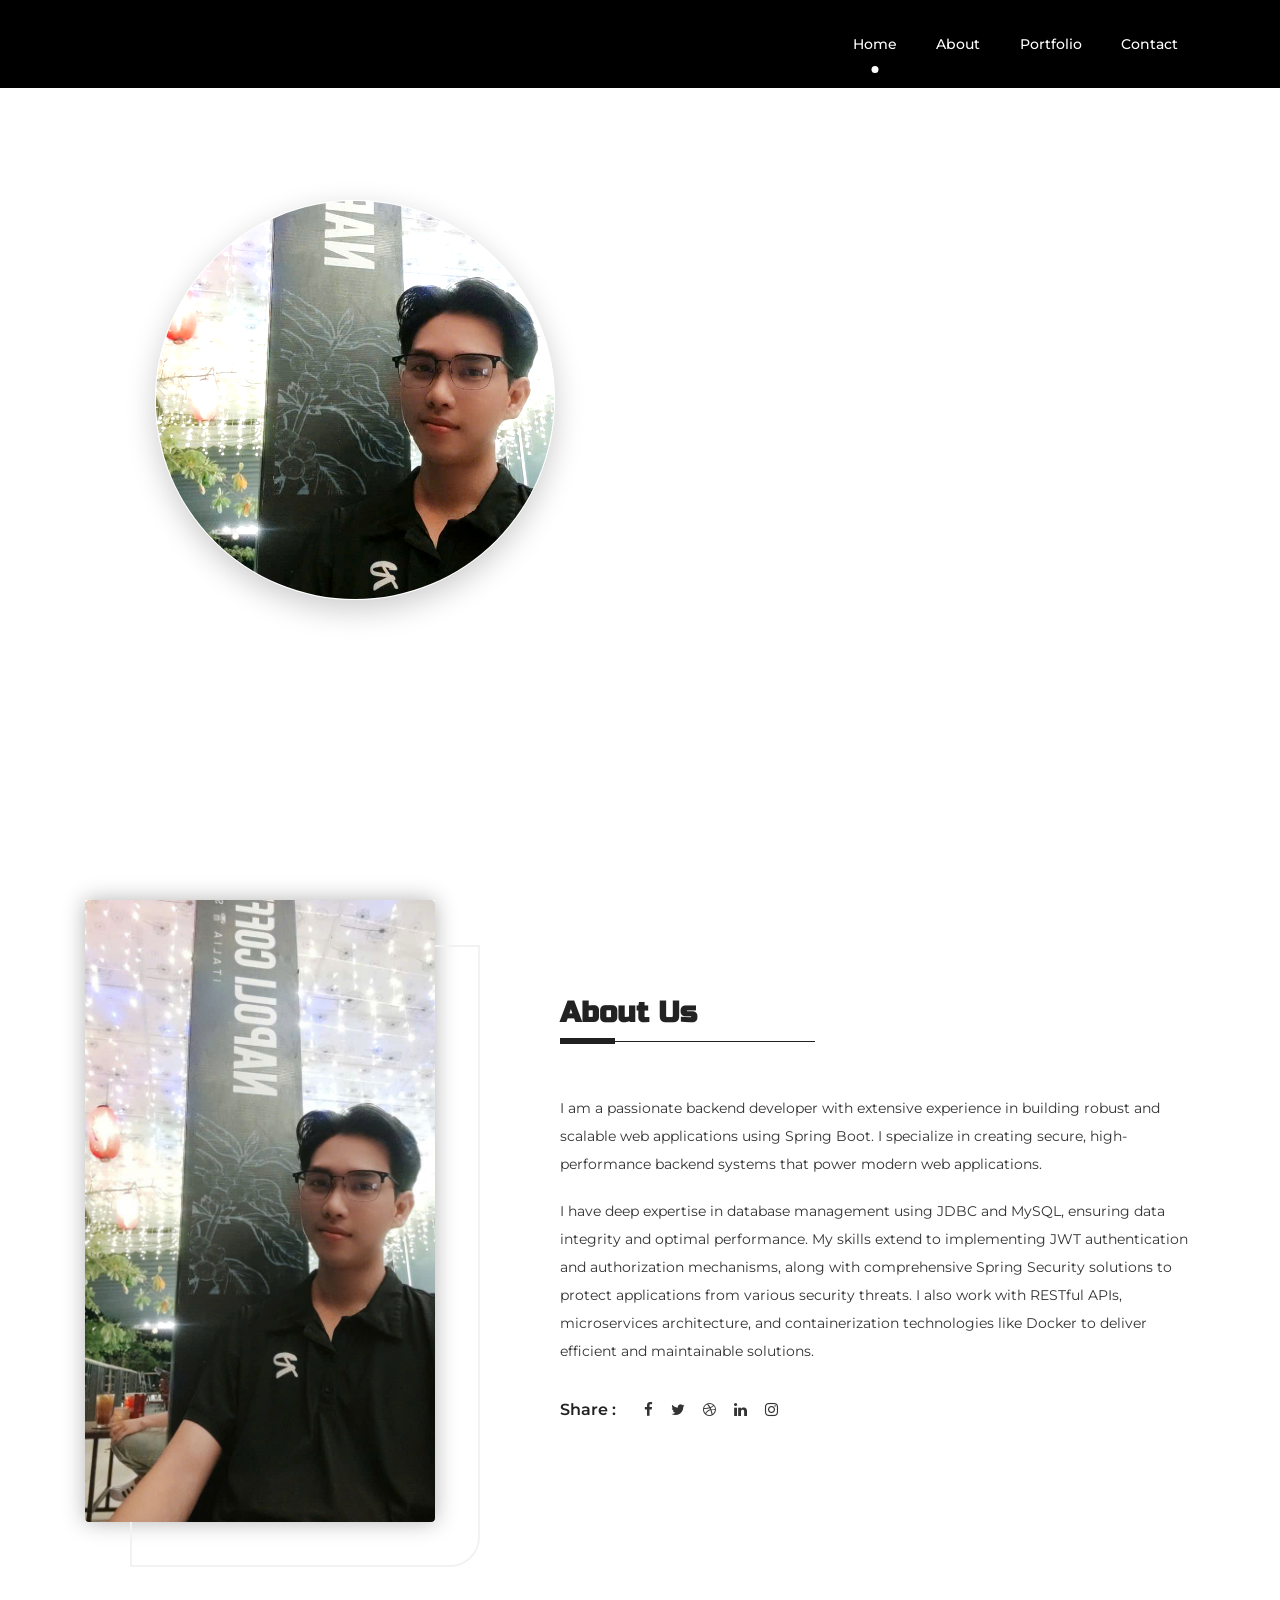
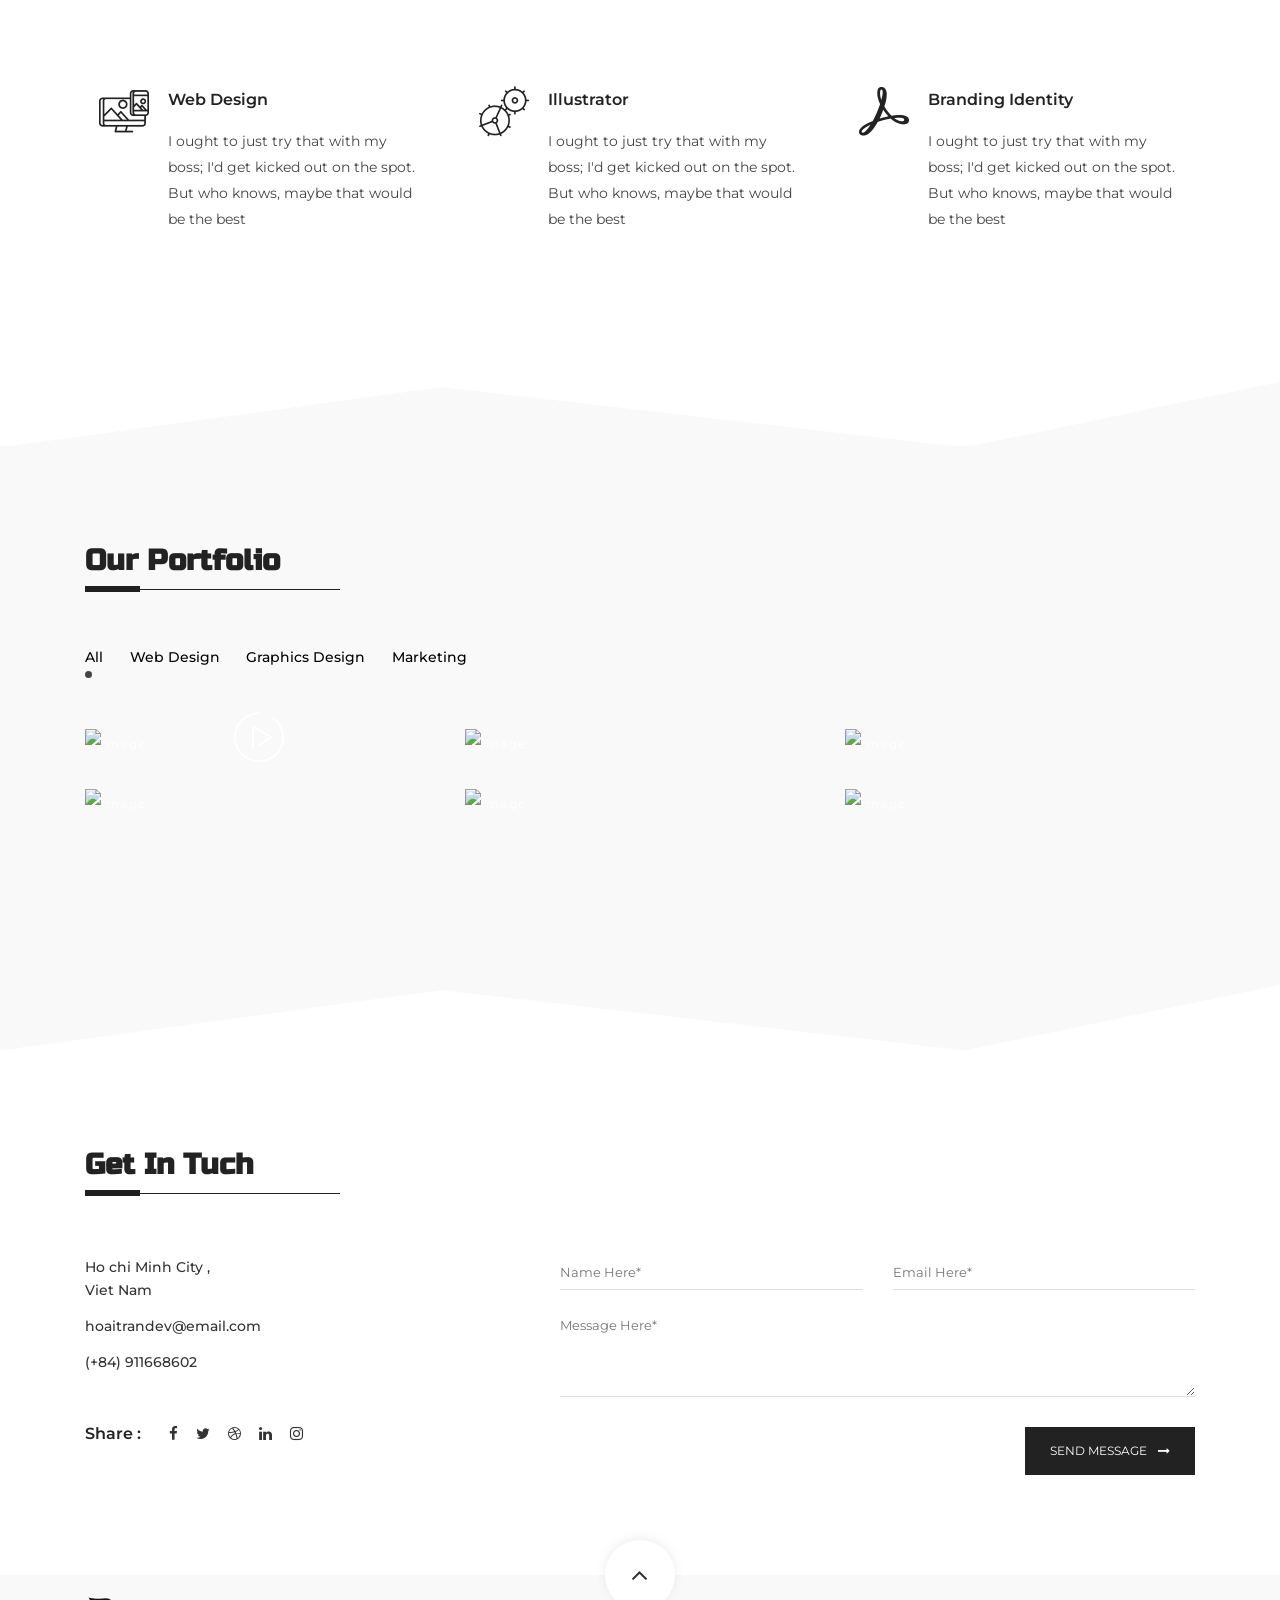
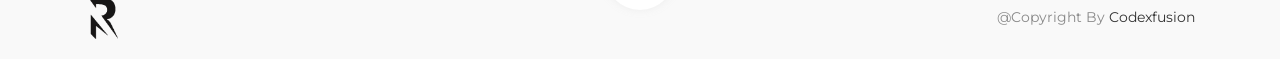
==== rokstar.vercel.app/index.html @ 88461159 "portfolio first" ====
<!doctype html>
<html lang="en">


<!-- Mirrored from rokstar.vercel.app/ by HTTrack Website Copier/3.x [XR&CO'2014], Mon, 30 Mar 2026 05:42:01 GMT -->
<!-- Added by HTTrack --><meta http-equiv="content-type" content="text/html;charset=utf-8" /><!-- /Added by HTTrack -->
<head>
    <meta charset="utf-8">
    <meta http-equiv="x-ua-compatible" content="ie=edge">
    <meta name="viewport" content="width=device-width, initial-scale=1">
    <title>Rokstar - Creative One Page Portfolio Html Template</title>
    <link rel="shortcut icon" type="image/png" href="assets/img/icon/favicon.ico" />
    <!-- all css here -->
    <link rel="stylesheet" href="assets/css/bootstrap.min.css" />
    <link rel="stylesheet" href="assets/css/font-awesome.min.css" />
    <link rel="stylesheet" href="assets/css/flaticon.css" />
    <link rel="stylesheet" href="assets/css/magnific-popup.css" />
    <link rel="stylesheet" href="assets/css/slicknav.min.css" />
    <link rel="stylesheet" href="assets/css/typography.css" />
    <link rel="stylesheet" href="assets/css/default-css.css" />
    <link rel="stylesheet" href="assets/css/styles.css" />
    <link rel="stylesheet" href="assets/css/responsive.css" />
    <!-- modernizr css -->
    <script src="assets/js/vendor/modernizr-2.8.3.min.js"></script>
</head>

<body id="top">
    <!--[if lt IE 8]>
            <p class="browserupgrade">You are using an <strong>outdated</strong> browser. Please <a href="http://browsehappy.com/">upgrade your browser</a> to improve your experience.</p>
        <![endif]-->
    <!-- preloader area start -->
    <div id="preloader">
        <div class="loader_line"></div>
    </div>
    <!-- prealoader area end -->
    <!-- header area start -->
    <header>
        <div class="header-area">
            <div class="container">
                <div class="row align-items-center">
                    <div class="col-md-3 col-sm-12">
                        <div class="logo">
                            <!-- <a href="index-2.html"><img src="assets/img/icon/logo.png" alt="logo"></a> -->
                        </div>
                    </div>
                    <div class="col-md-9 d-none d-md-block">
                        <div class="main-menu">
                            <nav class="nav-menu">
                                <ul id="nav_menu">
                                    <li class="active"><a data-hover="home" href="#home"><span>Home</span></a></li>
                                    <li><a data-hover="about" href="#about"><span>About</span></a></li>
                                    <li><a data-hover="portfolio" href="#portfolio"><span>Portfolio</span></a></li>
                                    <li><a data-hover="contact" href="#contact"><span>Contact</span></a></li>
                                </ul>
                            </nav>
                        </div>
                    </div>
                    <div class="col-sm-12 d-block d-md-none">
                        <div class="responsive-menu-wrap"></div>
                    </div>
                </div>
            </div>
        </div>
    </header>
    <!-- header area end -->
    <!-- slider area start -->
    <section id="home" class="slider-area parallax" data-speed="3">
        <video class="slider-video-bg" autoplay muted loop>
            <source src="assets/img/bg/slider-bg3.mp4" type="video/mp4">
        </video>
        <div class="container">
            <div class="slider-content">
                <div class="row align-items-center">
                    <div class="col-md-6">
                        <div class="profile-image-circle">
                            <img src="assets/img/about/avatar1.jpg" alt="Hoai Tran Profile">
                        </div>
                    </div>
                    <div class="col-md-6">
                        <h2 class="txtanim1"><span>I'm</span> <span>Hoai</span> <span>Tran</span></h2>
                        <h4 class="txtanim1 delay1">
                            <span>B</span>
                            <span>a</span>
                            <span>c</span>
                            <span>k</span>
                            <span>E</span>
                            <span>n</span>
                            <span>d</span>
                            <span> </span>
                            <span>D</span>
                            <span>e</span>
                            <span>v</span>
                            <span>e</span>
                            <span>l</span>
                            <span>o</span>
                            <span>p</span>
                            <span>e</span>
                            <span>r</span>
                        </h4>
                    </div>
                </div>
            </div>
        </div>
        <div class="white_svg svg_white">
            <svg x="0px" y="0px" viewBox="0 186.5 1920 113.5">
                <polygon points="0,300 655.167,210.5 1432.5,300 1920,198.5 1920,300 " />
            </svg>
        </div>
        <div class="txtanim1 next-section">
            <span><a href="#about">about us <strong><i class="fa fa-question-circle"></i></strong></a></span>
        </div>
    </section>
    <!-- slider area end -->
    <!-- about area strat -->
    <section class="about-area" id="about">
        <div class="container">
            <div class="row align-items-center">
                <div class="col-md-4">
                    <div class="abt-left-thumb">
                        <img src="assets/img/about/avatar1.jpg" alt="image">
                    </div>
                </div>
                <div class="col-md-7 offset-md-1">
                    <div class="abt-content">
                        <div class="section-title">
                            <h2 class="txt2_is_show">About Us</h2>
                        </div>
                        <p class="txt1-wrap"><span class="txt1">I am a passionate backend developer with extensive experience in building robust and scalable web applications using Spring Boot. I specialize in creating secure, high-performance backend systems that power modern web applications.</span></p>
                        <p class="txt1-wrap"><span class="txt1">I have deep expertise in database management using JDBC and MySQL, ensuring data integrity and optimal performance. My skills extend to implementing JWT authentication and authorization mechanisms, along with comprehensive Spring Security solutions to protect applications from various security threats. I also work with RESTful APIs, microservices architecture, and containerization technologies like Docker to deliver efficient and maintainable solutions.</span></p>
                        <div class="social-link">
                            <h5>Share :</h5>
                            <a href="#"><i class="fa fa-facebook"></i></a>
                            <a href="#"><i class="fa fa-twitter"></i></a>
                            <a href="#"><i class="fa fa-dribbble"></i></a>
                            <a href="#"><i class="fa fa-linkedin"></i></a>
                            <a href="#"><i class="fa fa-instagram"></i></a>
                        </div>
                    </div>
                </div>
            </div>
        </div>
    </section>
    <!-- about area end -->
    <!-- service area start -->
    <div class="service-area pb--200">
        <div class="container">
            <div class="row">
                <div class="col-md-4">
                    <div class="single-service txt2_is_show">
                        <div class="icon"><span class="flaticon-web-design"></span></div>
                        <div class="srvc-content">
                            <h4>Web Design</h4>
                            <p>I ought to just try that with my boss; I'd get kicked out on the spot. But who knows, maybe that would be the best</p>
                        </div>
                    </div>
                </div>
                <div class="col-md-4">
                    <div class="single-service txt2_is_show">
                        <div class="icon"><span class="flaticon-settings"></span></div>
                        <div class="srvc-content">
                            <h4>Illustrator</h4>
                            <p>I ought to just try that with my boss; I'd get kicked out on the spot. But who knows, maybe that would be the best</p>
                        </div>
                    </div>
                </div>
                <div class="col-md-4">
                    <div class="single-service txt2_is_show">
                        <div class="icon"><span class="flaticon-adobe"></span></div>
                        <div class="srvc-content">
                            <h4>Branding Identity</h4>
                            <p>I ought to just try that with my boss; I'd get kicked out on the spot. But who knows, maybe that would be the best</p>
                        </div>
                    </div>
                </div>
            </div>
        </div>
        <div class="white_svg svg_gray">
            <svg x="0px" y="0px" viewBox="0 186.5 1920 113.5">
                <polygon points="0,300 655.167,210.5 1432.5,300 1920,198.5 1920,300 " />
            </svg>
        </div>
    </div>
    <!-- service area end -->
    <!-- portfolio area start -->
    <section class="fortfolio-area bg-gray pt--100 pb--200" id="portfolio">
        <div class="container">
            <div class="section-title">
                <h2 class="txt2_is_show">Our Portfolio</h2>
            </div>
            <div class="fortfolio-filter">
                <button class="active" data-filter="*">All</button>
                <button data-filter=".web">Web Design</button>
                <button data-filter=".design">Graphics Design</button>
                <button data-filter=".marketing">Marketing</button>
            </div>
            <div class="portfolio-masonary row" id="container">
                <div class="prt-grid marketing design col-md-4 col-sm-6">
                    <div class="prt-item">
                        <a class="expand-video" href="https://www.youtube.com/watch?v=eDiA1p5DlLg">
                            <span class="flaticon-play-button"></span>
                            <img src="assets/img/portfolio/img1.jpg" alt="image">
                        </a>
                    </div>
                </div>
                <div class="prt-grid marketing web col-md-4 col-sm-6">
                    <div class="prt-item">
                        <a class="expand-img" href="assets/img/portfolio/img2.jpg"><img src="assets/img/portfolio/img2.jpg" alt="image"></a>
                    </div>
                </div>
                <div class="prt-grid col-md-4 col-sm-6">
                    <div class="prt-item">
                        <a class="expand-img" href="assets/img/portfolio/img3.jpg"><img src="assets/img/portfolio/img3.jpg" alt="image"></a>
                    </div>
                </div>
                <div class="prt-grid design marketing col-md-4 col-sm-6">
                    <div class="prt-item">
                        <a class="expand-img" href="assets/img/portfolio/img4.jpg"><img src="assets/img/portfolio/img4.jpg" alt="image"></a>
                    </div>
                </div>
                <div class="prt-grid web design col-md-4 col-sm-6">
                    <div class="prt-item">
                        <a class="expand-img" href="assets/img/portfolio/img5.jpg"><img src="assets/img/portfolio/img5.jpg" alt="image"></a>
                    </div>
                </div>
                <div class="prt-grid design marketing col-md-4 col-sm-6">
                    <div class="prt-item">
                        <a class="expand-img" href="assets/img/portfolio/img6.jpg"><img src="assets/img/portfolio/img6.jpg" alt="image"></a>
                    </div>
                </div>
            </div>
        </div>
        <div class="white_svg svg_white">
            <svg x="0px" y="0px" viewBox="0 186.5 1920 113.5">
                <polygon points="0,300 655.167,210.5 1432.5,300 1920,198.5 1920,300 " />
            </svg>
        </div>
    </section>
    <!-- portfolio area end -->
    <!-- contact area start -->
    <section class="contact-area ptb--100" id="contact">
        <div class="container">
            <div class="section-title">
                <h2 class="txt2_is_show">Get In Tuch</h2>
            </div>
            <div class="row">
                <div class="col-md-5">
                    <div class="cnt-left">
                        <ul>
                            <li>Ho chi Minh City , <span class="ct-break">Viet Nam</span></li>
                            <li>hoaitrandev@email.com</li>
                            <li>(+84) 911668602</li>
                        </ul>
                        <div class="social-link">
                            <h5>Share :</h5>
                            <a href="#"><i class="fa fa-facebook"></i></a>
                            <a href="#"><i class="fa fa-twitter"></i></a>
                            <a href="#"><i class="fa fa-dribbble"></i></a>
                            <a href="#"><i class="fa fa-linkedin"></i></a>
                            <a href="#"><i class="fa fa-instagram"></i></a>
                        </div>
                    </div>
                </div>
                <div class="col-md-7">
                    <div class="contact-form">
                        <div class="screen-reader-response"></div>
                        <form action="https://rokstar.vercel.app/mail.php" id="cf">
                            <div class="row">
                                <div class="col-md-6">
                                    <input type="text" id="name" name="name" placeholder="Name Here*">
                                </div>
                                <div class="col-md-6">
                                    <input type="email" id="email" name="email" placeholder="Email Here*">
                                </div>
                            </div>
                            <textarea name="msg" id="msg" placeholder="Message Here*"></textarea>
                            <div class="form-submit">
                                <button type="submit" name="submit" id="cnt_submit">Send Message <i class="fa fa-long-arrow-right"></i></button>
                            </div>
                        </form>
                    </div>
                </div>
            </div>
        </div>
    </section>
    <!-- contact area end -->
    <!-- footer area start -->
    <footer>
        <div class="footer-area bg-gray">
            <div class="container">
                <div class="row align-items-center">
                    <div class="col-md-6 col-sm-4">
                        <div class="flogo">
                            <a href="index-2.html"><img src="assets/img/icon/flogo.png" alt="logo"></a>
                        </div>
                    </div>
                    <div class="col-md-6 col-sm-8">
                        <div class="copyright">
                            <p>@Copyright By <span>Codexfusion</span></p>
                        </div>
                    </div>
                </div>
                <div class="go-to-top">
                    <a href="#top"><i class="fa fa-angle-up"></i></a>
                </div>
            </div>
        </div>
    </footer>
    <!-- footer area end -->
    <!-- jquery latest version -->
    <script src="assets/js/vendor/jquery-3.2.0.min.js"></script>
    <!-- bootstrap 4 js -->
    <script src="assets/js/bootstrap.min.js"></script>
    <!-- others plugins -->
    <script src="assets/js/jquery.slicknav.min.js"></script>
    <script src="assets/js/jquery.magnific-popup.min.js"></script>
    <script src="assets/js/imagesloaded.pkgd.min.js"></script>
    <script src="assets/js/isotope.pkgd.min.js"></script>
    <script src="assets/js/plugins.js"></script>
    <script src="assets/js/scripts.js"></script>
</body>


<!-- Mirrored from rokstar.vercel.app/ by HTTrack Website Copier/3.x [XR&CO'2014], Mon, 30 Mar 2026 05:42:13 GMT -->
</html>
---- rokstar.vercel.app/assets/css/flaticon.css ----
/*
  	Flaticon icon font: Flaticon
  	Creation date: 23/10/2017 08:34
  	*/

@font-face {
  font-family: "Flaticon";
  src: url("../fonts/Flaticon.eot");
  src: url("../fonts/Flaticond41d.eot?#iefix") format("embedded-opentype"),
       url("../fonts/Flaticon.woff") format("woff"),
       url("../fonts/Flaticon.ttf") format("truetype"),
       url("../fonts/Flaticon.svg#Flaticon") format("svg");
  font-weight: normal;
  font-style: normal;
}

@media screen and (-webkit-min-device-pixel-ratio:0) {
  @font-face {
    font-family: "Flaticon";
    src: url("Flaticon.html#Flaticon") format("svg");
  }
}

[class^="flaticon-"]:before, [class*=" flaticon-"]:before,
[class^="flaticon-"]:after, [class*=" flaticon-"]:after {
	font-family: Flaticon;
	font-size: 20px;
	font-style: normal;
	margin-left: 0px;
}

.flaticon-play-button:before { content: "\f100"; }
.flaticon-adobe:before { content: "\f101"; }
.flaticon-settings:before { content: "\f102"; }
.flaticon-web-design:before { content: "\f103"; }
---- rokstar.vercel.app/assets/css/typography.css ----
/*
Table Of Contents
=========================
- Default Typography
- Custom Typography
=========================
*/

body {
    font-family: 'Montserrat', sans-serif;
}

h1,
h2,
h3,
h4,
h5,
h6 {
    margin: 0;
    font-family: 'Russo One', sans-serif;
    font-weight: 700;
    color: #000;
    letter-spacing: 1.5px;
}

h1 a,
h2 a,
h3 a,
h4 a,
h5 a,
h6 a {
    font-weight: inherit;
    font-family: 'Montserrat', sans-serif;
}

h1 {
    font-size: 36px;
    line-height: 70px;
    letter-spacing: 1px;
    margin-bottom: 0px;
}

h2 {
    font-size: 22px;
    line-height: 24px;
    margin-bottom: 0px;
}

h3 {
    font-size: 24px;
    line-height: 30px;
    margin-bottom: 0px;
}

h4 {
    font-size: 20px;
    line-height: 27px;
}

h5 {
    font-size: 16px;
    line-height: 24px;
}

h6 {
    font-size: 14px;
    line-height: 24px;
}

p {
    font-family: 'Montserrat', sans-serif;
    font-size: 14px;
    font-weight: normal;
    letter-spacing: 0;
    line-height: 28px;
    margin: 0;
}

p img {
    margin: 0;
}

span {
    font-family: 'Montserrat', sans-serif;
}


/* em and strong */

em {
    font: 15px/30px;
}

strong,
b {
    font: 15px/30px;
}

small {
    font-size: 11px;
    line-height: inherit;
}


/*  blockquotes */

blockquote {
    border-left: 0 none;
    font-family: 'Montserrat', sans-serif;
    margin: 10px 0;
    padding-left: 40px;
    position: relative;
}

blockquote::before {
    color: #4e5665;
    content: "ï„";
    font-family: FontAwesome;
    font-size: 36px;
    left: 20px;
    line-height: 0;
    margin: 0;
    opacity: 0.5;
    position: absolute;
    top: 20px;
}

blockquote p {
    font-style: italic;
    padding: 0;
    font-size: 18px;
    line-height: 36px;
}

blockquote cite {
    display: block;
    font-size: 12px;
    font-style: normal;
    line-height: 18px;
}

blockquote cite:before {
    content: "\2014 \0020";
}

blockquote cite a,
blockquote cite a:visited {
    color: #8B9798;
    border: none
}

/* links */

a,
a:visited {
    text-decoration: none;
    font-family: 'Montserrat', sans-serif;
    font-weight: normal;
    font-size: 12px;
    color: #fff;
    transition: all 0.3s ease-in-out;
    -webkit-transition: all 0.3s ease-in-out;
    -moz-transition: all 0.3s ease-in-out;
    -o-transition: all 0.3s ease-in-out;
    outline: 0;
}

a:hover,
a:active {
    color: #ffb607;
    text-decoration: none;
    outline: 0;
}

a:focus {
    text-decoration: none;
    outline: 0;
}

p a,
p a:visited {
    line-height: inherit;
    outline: 0;
}

a.active {
    color: #ffb607!important;
}


/* list */

ul,
ol {
    margin-bottom: 0px;
    margin-top: 0px;
    padding: 0;
}

ul {
    margin: 0;
    list-style-type: none;
}

ol {
    list-style: decimal;
}

ol,
ul.square,
ul.circle,
ul.disc {
    margin-left: 0px;
}

ul.square {
    list-style: square outside;
}

ul.circle {
    list-style: circle outside;
}

ul.disc {
    list-style: disc outside;
}

ul ul,
ul ol,
ol ol,
ol ul {
    margin: 0;
}

ul ul li,
ul ol li,
ol ol li,
ol ul li {
    margin-bottom: 0px;
}

li {
    line-height: 18px;
    margin-bottom: 0px;
}

ul.large li {}

li p {}


/* definition list */

dl {
    margin: 12px 0;
}

dt {
    margin: 0;
    color: #11ABB0;
}

dd {
    margin: 0 0 0 20px;
}

button {}


/*
--------------------------
- Custom Typography
--------------------------
*/


/* Your Custom Typography. */
---- rokstar.vercel.app/assets/css/default-css.css ----
/* 
--------------------------
- 1.1 Default CSS
--------------------------
*/

/*google font*/
@import url('https://fonts.googleapis.com/css?family=Montserrat:300,400,500,600,700|Russo+One');

/* Your default CSS. */
*{margin: 0;padding:0;box-sizing: border-box;}

.clear {
    clear: both
}

*,
*:before,
*:after {
    -moz-box-sizing: border-box;
    -webkit-box-sizing: border-box;
    box-sizing: border-box;
}

*:focus {
    outline: 0;
}

html {
    font-size: 62.5%;
    -webkit-font-smoothing: antialiased;
}

body {
    background: #fff;
    font-weight: normal;
    font-size: 15px;
    letter-spacing: 1.5px;
    color: #888;
    line-height: 30px;
    -webkit-font-smoothing: antialiased;
    /* Fix for webkit rendering */
    -webkit-text-size-adjust: 100%;
}

img {
    max-width: 100%;
    height: auto;
}

button,
input,
textarea {
    letter-spacing: 0;
}

/*custome css*/

/*----------------------------
  14. Basic margin padding
-----------------------------*/
.bg-gray{
    background-color: #f9f9f9;
}
.ptb--100{
    padding: 100px 0px;
}
.pt--100{
    padding-top: 100px;
}
.pb--100{
    padding-bottom: 100px;
}
.pt--200{
    padding-top: 200px;
}
.pb--200{
    padding-bottom: 200px;
}

/*pealoader css*/
#preloader {
    position: fixed;
    left: 0;
    top: 0;
    height: 100vh;
    width: 100%;
    z-index: 99999;
    display: flex;
}
#preloader:before,
#preloader:after{
    content: '';
    position: absolute;
    left: 0;
    top: 0;
    width: 50%;
    height: 100%;
    z-index: -1;
    background-color: #171616;
    -webkit-transition: all 0.3s ease 0s;
    -o-transition: all 0.3s ease 0s;
    transition: all 0.3s ease 0s;
}
#preloader:after{
    left: auto;
    right: 0;
}
#preloader .loader_line{
    margin: auto;
    width: 1px;
    height: 250px;
    position: relative;
    overflow: hidden;
    -webkit-transition: all 0.8s ease 0s;
    -o-transition: all 0.8s ease 0s;
    transition: all 0.8s ease 0s;
}
.loader_line:before{
    content: '';
    position: absolute;
    left: 0;
    top: 50%;
    width: 1px;
    height: 0%;
    -webkit-transform: translateY(-50%);
    -ms-transform: translateY(-50%);
    -o-transform: translateY(-50%);
    transform: translateY(-50%);
    background-color: #fff;
    -webkit-animation: lineheight 1000ms ease-in-out 0s forwards;
    -o-animation: lineheight 1000ms ease-in-out 0s forwards;
    animation: lineheight 1000ms ease-in-out 0s forwards;
}
.loader_line:after{
    content: '';
    position: absolute;
    left: 0;
    top: 0;
    width: 1px;
    height: 100%;
    background-color: #777;
    -webkit-transform: translateY(-100%);
    -ms-transform: translateY(-100%);
    -o-transform: translateY(-100%);
    transform: translateY(-100%);
    -webkit-animation: lineround 1200ms linear 0s infinite;
    -o-animation: lineround 1200ms linear 0s infinite;
    animation: lineround 1200ms linear 0s infinite;
    animation-delay: 2000ms;
}

@keyframes lineheight{
    0%{
        height: 0%;
    }
    100%{
        height: 100%;
    }
}

@keyframes lineround{
    0%{
        -webkit-transform: translateY(-100%);
        -ms-transform: translateY(-100%);
        -o-transform: translateY(-100%);
        transform: translateY(-100%);
    }
    100%{
        -webkit-transform: translateY(200%);
        -ms-transform: translateY(200%);
        -o-transform: translateY(200%);
        transform: translateY(200%);
    }
}

/*hiding all*/
.preloaded .loader_line:after{
    opacity: 0;
}
.preloaded  .loader_line{
    opacity: 0;
    height: 100%!important;
}
.preloaded:before,
.preloaded:after{
    -webkit-animation: preloadedzero 300ms ease-in-out 500ms forwards;
    -o-animation: preloadedzero 300ms ease-in-out 500ms forwards;
    animation: preloadedzero 300ms ease-in-out 500ms forwards;
}
@keyframes preloadedzero{
    0%{
        width: 50%;
    }
    100%{
        width: 0%;
    }
}
---- rokstar.vercel.app/assets/css/styles.css ----
.header-area{
    position: fixed;
    left: 0;
    top: 0;
    z-index: 999;
    width: 100%;
    background: #000000;
}
.logo{}
.logo a{
    display: inline-block;
}
.logo a img{
    max-width: 43px;
}
.main-menu{}
.main-menu nav ul{
    text-align: right;
}
.main-menu nav ul li{
    display: inline-block;
}
.main-menu nav ul li a{
        display: block;
    color: #fffefe;
    font-size: 14px;
    font-weight: 500;
    letter-spacing: 0;
    padding: 35px 17px;
    position: relative;
}

.main-menu nav ul li a:before{
    content: '';
    position: absolute;
    left: 50%;
    bottom: 17%;
    height: 7px;
    width: 7px;
    background: #fff;
    border-radius: 50%;
    opacity: 0;
    transform: translateX(-50%);
    -webkit-transition: all 0.3s ease 0s;
    -o-transition: all 0.3s ease 0s;
    transition: all 0.3s ease 0s;
}
.main-menu nav ul li a:after{
    content: attr(data-hover);
    position: absolute;
    left: 50%;
    top: 70%;
    opacity: 0;
    transform: translateX(-50%);
    -webkit-transition: all 0.3s ease 0s;
    -o-transition: all 0.3s ease 0s;
    transition: all 0.3s ease 0s;
}
.main-menu nav ul li a:hover:after{
    opacity: 1;
    top: 50%;
    transform: translate(-50%, -50%);
}
.main-menu nav ul li.active a:before{
    opacity: 1;
}
.main-menu nav ul li a span{
    display: block;
    -webkit-transition: all 0.15s ease-in-out 0s;
    -o-transition: all 0.15s ease-in-out 0s;
    transition: all 0.15s ease-in-out 0s;
}
.main-menu nav ul li a:hover span{
    transform: translate3d(0,-12px,0);
    opacity: 0;
}



.slicknav_menu .slicknav_menutxt {
    display: none;
}

.slicknav_menu {
    background: transparent;
    margin-top: 21px;
}

.slicknav_menu .slicknav_icon-bar {
    height: 2px;
    width: 19px;
    margin: 3px 0px;
    -webkit-transition: all 0.3s ease 0s;
    transition: all 0.3s ease 0s;
}

.slicknav_btn {
    background-color: transparent;
    position: relative;
    margin-top: -38px;
}

.slicknav_menu .slicknav_open .slicknav_icon-bar:nth-child(2) {
    opacity: 0;
    -ms-filter: "progid:DXImageTransform.Microsoft.Alpha(Opacity=0)";
}

.slicknav_menu .slicknav_open .slicknav_icon-bar:nth-child(1) {
    -webkit-transform: rotate(45deg) translate(1px, 7px);
    transform: rotate(45deg) translate(1px, 7px);
}

.slicknav_menu .slicknav_open .slicknav_icon-bar:nth-child(3) {
    -webkit-transform: rotate(-45deg) translateY(-6px);
    transform: rotate(-45deg) translateY(-6px);
}

.slicknav_menu {
    margin-top: 0;
}

.slicknav_nav {
    background: #0c0c0c;
    margin: 0;
    padding: 6px 0px;
    margin-top: 10px;
}

.slicknav_nav a:hover {
    background: #fefefe none repeat scroll 0 0;
    border-radius: 0;
}

.slicknav_nav a {
    font-size: 14px;
    letter-spacing: 0.01em;
}


.slider-area{
    height: 800px;
    display: flex;
    align-items: center;
    position: relative;
    overflow: hidden;
}
.slider-video-bg{
    position: absolute;
    top: 0;
    left: 0;
    width: 100%;
    height: 100%;
    object-fit: cover;
    z-index: -1;
}
.white_svg{
    position: absolute;
    left: 0;
    bottom: -11px;
    width: 100%;
    overflow: hidden;
}
.svg_white svg{
    fill: #fff;
    width: 101%;
}
.svg_gray svg{
    fill: #f9f9f9;
    width: 101%;
}
.slider-content h2{
    font-size: 55px;
    color: #ffffff;
    font-weight: 300;
    letter-spacing: 0;
    line-height: 55px;
    margin-bottom: 10px;
    text-transform: uppercase;
}

.slider-content h4{
    font-size: 19px;
    font-weight: 300;
    color: #ffffff;
    letter-spacing: 0em;
    line-height: 41px;
    text-transform: uppercase;
}
.slider-content h4 span{
    display: inline-block!important;
    letter-spacing: 0;
}
.profile-image-circle{
    width: 400px;
    height: 400px;
    border-radius: 50%;
    overflow: hidden;
    margin: 0 auto;
    border: 1px solid #fff;
    box-shadow: 0 10px 30px rgba(0, 0, 0, 0.2);
    opacity: 0;
    transform: scale(0.3);
    animation: slideInAvatar 0.8s ease-out forwards, floatAvatar 3s ease-in-out infinite 0.8s, pulseGlow 2s ease-in-out infinite 0.8s;
}
.profile-image-circle img{
    width: 100%;
    height: 100%;
    object-fit: cover;
    display: block;
    image-rendering: crisp-edges;
    -webkit-filter: contrast(1.1) brightness(1.05) saturate(1.1);
    filter: contrast(1.1) brightness(1.05) saturate(1.1);
}
.txt1-wrap{
    overflow: hidden;
    margin-bottom: 100px;
}
.txt1{
    opacity: 0;
    display: inline-block;
    -webkit-transition: all 0.3s ease 0s;
    -o-transition: all 0.3s ease 0s;
    transition: all 0.3s ease 0s;
    -webkit-transform: translate3d(0px, 100%, 0px);
    -ms-transform: translate3d(0px, 100%, 0px);
    -o-transform: translate3d(0px, 100%, 0px);
    transform: translate3d(0px, 100%, 0px);
}

.next-section{
        position: absolute;
    right: 38px;
    bottom: 123px;
    transform: rotate(-90deg);
    z-index: 99;
    padding-left: 32px;
}
.next-section a{
        display: block;
    color: #fff;
    text-transform: uppercase;
    font-size: 10px;
    letter-spacing: 0.2em;
        font-weight: 300;
        position: relative;
}
.next-section strong{
        display: inline-block;
    font-size: 14px;
    font-weight: 700;
    margin-left: 4px;
}
.next-section a:after{
    content: '';
    position: absolute;
    bottom: 3px;
    right: 0;
    height: 1px;
    width: 0%;
    background-color: #ddd;
    -webkit-transition: all 0.3s ease 0s;
    -o-transition: all 0.3s ease 0s;
    transition: all 0.3s ease 0s;
}
.next-section a:hover:after{
    width: 126%;
}
.next-section a:before{
        content: '\f104';
    position: absolute;
    bottom: 3px;
    left: -17px;
    font-family: fontawesome;
    font-size: 24px;
    color: #b1acac;
    -webkit-animation: secdownmoving 1000ms linear 0s infinite;
    -o-animation: secdownmoving 1000ms linear 0s infinite;
    animation: secdownmoving 1000ms linear 0s infinite;
}
@keyframes secdownmoving{
    0%{
        -webkit-transform: translateX(0px);
        -ms-transform: translateX(0px);
        -o-transform: translateX(0px);
        transform: translateX(0px);
    }
    50%{
        -webkit-transform: translateX(-10px);
        -ms-transform: translateX(-10px);
        -o-transform: translateX(-10px);
        transform: translateX(-10px);
    }
    100%{
        -webkit-transform: translateX(0px);
        -ms-transform: translateX(0px);
        -o-transform: translateX(0px);
        transform: translateX(0px);
    }
}

@keyframes floatAvatar{
    0%, 100%{
        -webkit-transform: translateY(0px);
        -ms-transform: translateY(0px);
        -o-transform: translateY(0px);
        transform: translateY(0px);
    }
    50%{
        -webkit-transform: translateY(-20px);
        -ms-transform: translateY(-20px);
        -o-transform: translateY(-20px);
        transform: translateY(-20px);
    }
}

@keyframes slideInAvatar{
    0%{
        opacity: 0;
        -webkit-transform: scale(0.3);
        -ms-transform: scale(0.3);
        -o-transform: scale(0.3);
        transform: scale(0.3);
    }
    100%{
        opacity: 1;
        -webkit-transform: scale(1);
        -ms-transform: scale(1);
        -o-transform: scale(1);
        transform: scale(1);
    }
}

@keyframes pulseGlow{
    0%, 100%{
        box-shadow: 0 10px 30px rgba(0, 0, 0, 0.2);
    }
    50%{
        box-shadow: 0 15px 40px rgba(255, 255, 255, 0.3);
    }
}


.about-area{
    padding: 100px 0px 150px;
}
.abt-left-thumb{
    display: block;
    position: relative;
    z-index: 1;
    box-shadow: 0px 0px 21px rgba(0,0,0,0.3);
}
.abt-left-thumb:before{
    content: '';
    position: absolute;
    right: -45px;
    bottom: -45px;
    border: 2px solid #f3f2f2;
    height: 100%;
    width: 100%;
    z-index: -1;
    border-radius: 0px 0px 30px 0px;
}
.abt-left-thumb img{
    border-radius: 4px;
    overflow: hidden;
    max-width: 100%;
}
.abt-content{}
.section-title{}
.section-title h2{
        font-size: 29px;
    letter-spacing: 0;
    color: #222222;
    line-height: 30px;
    margin-bottom: 50px;
    padding-bottom: 16px;
    position: relative;
}
.section-title h2:before{
    content: '';
    position: absolute;
    left: 0;
    bottom: 0;
    height: 5px;
    width: 55px;
    background-color: #202020;
}
.section-title h2:after{
    content: '';
    position: absolute;
    left: 0;
    bottom: 2px;
    height: 1px;
    width: 255px;
    background-color: #202020;
}
.section-title h2.txt2_is_show:after{
    width: 0;
    -webkit-transition: all 0.4s ease 0s;
    -o-transition: all 0.4s ease 0s;
    transition: all 0.4s ease 0s;
}
.section-title h2.is_show:after{
    width: 255px;
}
.abt-content p{
    font-size: 14px;
    font-weight: 400;
    color: #333;
    letter-spacing: 0;
    margin-bottom: 19px;
}
.social-link{
    display: inline-block;
    margin-top: 11px;
}
.social-link h5{
    font-family: 'Montserrat', sans-serif;
    display: inline-block;
    font-size: 16px;
    letter-spacing: 0;
    font-weight: 600;
    color: #222222;
    margin-right: 22px;
}
.social-link a{
    display: inline-block;
    font-size: 15px;
    color: #333333;
    margin-right: 11px;
}
.social-link:hover a{
    color: #888;
}
.social-link a:hover{
    color: #000;
}


.service-area{
    position: relative;
}
.single-service{
    z-index: 1;
    position: relative;
    padding: 14px;
    -webkit-transition: all 0.3s ease 0s;
    -o-transition: all 0.3s ease 0s;
    transition: all 0.3s ease 0s;
}
.single-service:hover,
.single-service:hover .icon{
    background-color: #f9f9f9;
}
.single-service .icon{
        float: left;
    margin-right: 17px;
    margin-top: 10px;
        background: #fff;
}
.single-service:before{
        content: '';
    position: absolute;
    left: 40px;
    top: 22px;
    height: 0;
    width: 1px;
    background: #d0cdcd;
    z-index: -1;
    -webkit-transition: all 0.8s ease 0s;
    -o-transition: all 0.8s ease 0s;
    transition: all 0.8s ease 0s;
}
.txt2_is_show.is_show:before{
    height: calc(100% - 40px);
}
.single-service:after{
    content: '';
    position: absolute;
    left: 35px;
    bottom: 16px;
    height: 10px;
    width: 10px;
    border-radius: 50%;
    background: #d0cdcd;
}
.txt2_is_show:after{
    opacity: 0;
    -webkit-transition: all 0.8s ease 1.1s;
    -o-transition: all 0.8s ease 1.1s;
    transition: all 0.8s ease 1.1s;
}
.txt2_is_show.is_show:after{
    opacity: 1;
}
.single-service .icon span:before{
    font-size: 50px;
        color: #222;
}
.srvc-content{
    overflow: hidden;
}
.srvc-content h4{
        font-family: 'Montserrat', sans-serif;
    font-size: 16px;
    font-weight: 600;
    letter-spacing: 0;
    color: #222222;
    margin-bottom: 15px;
}
.srvc-content p{
    color: #444;
    line-height: 26px;
}


.fortfolio-area{
    position: relative;
}
.fortfolio-filter{
    margin-bottom: 50px;
}
.fortfolio-filter button{
        font-size: 14px;
    font-weight: 500;
    color: #000000;
    letter-spacing: 0;
    background: transparent;
    border: none;
    outline: none;
    cursor: pointer;
    padding-bottom: 6px;
    position: relative;
    margin-right: 21px;
}
.fortfolio-filter button:before{
        content: '';
    position: absolute;
    left: 0;
    bottom: 0;
    height: 7px;
    width: 7px;
    opacity: 0;
    background: #464444;
    border-radius: 50%;
    -webkit-transition: all 0.3s ease 0s;
    -o-transition: all 0.3s ease 0s;
    transition: all 0.3s ease 0s;
}
.fortfolio-filter button.active:before{
    opacity: 1;
}
.prt-item{
    margin-bottom: 30px;
}
.prt-item a{
    display: block;
}
.prt-item a.expand-video{
    position: relative;
    z-index: 1;
}
.prt-item a.expand-video span{
        position: absolute;
    left: 50%;
    top: 50%;
    transform: translate(-50%, -50%);
}
.prt-item a.expand-video:before{
    content: '';
    position: absolute;
    left: 0;
    top: 0;
    height: 100%;
    width: 100%;
    opacity: 0;
    background-color: rgba(27, 27, 27, 0.5);
    -webkit-transition: all 0.3s ease 0s;
    -o-transition: all 0.3s ease 0s;
    transition: all 0.3s ease 0s;
}
.prt-item:hover a.expand-video:before{
    opacity: 1;
}
.prt-item a.expand-video span:before{
    font-size: 50px;
    color: #fff;
}
.prt-item a:hover {
    box-shadow: 0px 10px 27px rgba(0,0,0,0.1);
}
.prt-item a img{
    max-width: 100%;
    display: inline-block;
}

.contact-area{
    position: relative;
}
.contact-area .section-title{
    margin-bottom: 60px;
}
.cnt-left ul li {
    font-size: 14px;
    color: #333;
    letter-spacing: 0;
    line-height: 23px;
    margin-bottom: 13px;
    font-weight: 500;
}
.cnt-left ul li span.ct-break{
    display: block;
}
.cnt-left .social-link{
    margin-top: 32px;
}
.contact-form form input,
.contact-form form textarea{
        height: 34px;
    width: 100%;
    background: #fff;
    border: none;
    border-bottom: 1px solid #dddddd;
    margin-bottom: 20px;
    letter-spacing: 0;
    font-size: 13px;
}
.contact-form form input::-webkit-input-placeholder,
.contact-form form textarea::-webkit-input-placeholder {
  color: #777;
}
.contact-form form input::-moz-placeholder,
.contact-form form textarea::-moz-placeholder {
  color: #777;
}
.contact-form form input:-ms-input-placeholder,
.contact-form form textarea:-ms-input-placeholder {
  color: #777;
}
.contact-form form input:-moz-placeholder,
.contact-form form textarea:-moz-placeholder {
  color: #777;
}
.contact-form form textarea{
    height: 87px;
}
.contact-form form .form-submit{
    text-align: right;
}
.contact-form form button{
        background: #222;
    color: #fff;
    border: none;
    text-transform: uppercase;
    font-size: 12px;
    padding: 9px 25px;
    font-weight: 400;
    cursor: pointer;
    outline: none;
}
.contact-form form button i{
    margin-left: 8px;
    -webkit-transition: all 0.3s ease 0s;
    -o-transition: all 0.3s ease 0s;
    transition: all 0.3s ease 0s;
}
.contact-form form button:hover i{
    -webkit-transform: translateX(5px);
    -ms-transform: translateX(5px);
    -o-transform: translateX(5px);
    transform: translateX(5px);
}

.footer-area{
    padding: 18px 0px;
    position: relative;
}
.copyright {
    text-align: right;
}
.copyright p{
        font-size: 14px;
    font-weight: 400;
    letter-spacing: 0;
    color: #898989;
}
.flogo a img{
    max-width: 40px;
}
.copyright p span{
    display: inline-block;
    color: #333;
}
.go-to-top a{
    color: #333;
    position: absolute;
    left: calc(50% - 35px);
    top: -35px;
    background: #fff;
    height: 70px;
    width: 70px;
    border-radius: 50%;
    text-align: center;
    line-height: 70px;
    box-shadow: 0px -2px 9.9px 0.1px rgba(186, 187, 188, 0.25);
    font-size: 27px;
}
.go-to-top a:hover{
    box-shadow: 0px -4px 9.9px 0.1px rgba(186, 187, 188, 0.25);
}
---- rokstar.vercel.app/assets/css/responsive.css ----
/* (1366x768) WXGA Display */

@media screen and (min-width: 1366px) and (max-width: 1919px) {}



/* Normal desktop :992px. */

@media (min-width: 992px) and (max-width: 1197px) {
	.slider-area {
	    height: 619px;
	}
}



/* Normal desktop :991px. */

@media (min-width: 768px) and (max-width: 991px) {
	.slider-area {
	    height: 480px;
	}
	.profile-image-circle {
	    width: 320px;
	    height: 320px;
	}
	.slider-content .row {
		flex-direction: column;
	}
	.slider-content .col-md-6 {
		max-width: 100%;
		flex: 0 0 100%;
	}
	.about-area {
	    padding: 90px 0px 80px;
	}
	.single-service{
		padding: 0;
	}
	.srvc-content h4{
		font-size: 15px;
	}
	.single-service .icon span:before {
	    font-size: 37px;
	}
	.single-service .icon {
	    margin-right: 11px;
	    margin-top: 8px;
	}
	.single-service:before {
	    left: 18px;
	}
	.single-service:after{
		left: 13px;
	}
    .white_svg {
	    bottom: -12px;
	}
	.service-area {
	    padding-bottom: 120px;
	}
	.fortfolio-area {
	    padding: 80px 0px 110px;
	}
	.contact-area {
	    padding: 80px 0px 90px;
	}
	.go-to-top{
		display: none;
	}
}



/* small mobile :320px. */

@media (max-width: 767px) {
    .container {
        width: 100%
    }
    .header-area {
        padding: 10px 0px 3px;
    }
    .white_svg {
	    bottom: -12px;
	}
}



/* Large Mobile :480px. */

@media only screen and (min-width: 480px) and (max-width: 767px) {
	.slicknav_btn {
	    margin-top: -44px;
	}
	.slider-area {
	    height: 379px;
	}
	.next-section{
		display: none;
	}
	.slider-content h2 {
	    font-size: 43px;
	    line-height: 51px;
	    margin-bottom: 0;
	}
	.slider-content h4 {
	    font-size: 16px;
	}
	.profile-image-circle {
	    width: 260px;
	    height: 260px;
	    margin-top: 30px;
	}
	.slider-content .row {
		flex-direction: column;
	}
	.slider-content .col-md-6 {
		max-width: 100%;
		flex: 0 0 100%;
	}
	.next-section {
	    right: -5px;
	    bottom: 53px;
	}
	.about-area {
	    padding: 80px 0px 60px;
	}
	.abt-content {
	    padding-top: 70px;
	}
	.abt-left-thumb:before {
	    right: -22px;
	    bottom: -22px;
	}
	.service-area {
	    padding-bottom: 30px;
	}
	.single-service{
		margin-bottom: 40px;
	}
	.fortfolio-area {
	    padding: 70px 0px 50px;
	}
	.contact-area {
	    padding: 70px 0px 80px;
	}
	.cnt-left{
		margin-bottom: 40px;
	}
	.contact-form form .form-submit {
	    text-align: left;
	}
	.footer-area {
	    padding: 20px 0px 13px;
	}
	.white_svg{
		display: none;
	}
	.copyright p{
		text-align: center;
	}
	.go-to-top{
		display: none;
	}

}



/* small mobile :320px. */

@media (min-width: 240px) and (max-width: 479px) {
	.logo a img {
	    max-width: 32px;
	}
	.next-section{
		display: none;
	}
    .abt-left-thumb:before {
        display: none;
    }
    .slider-area{
    	height: 286px;
    }
    .slider-content h2 {
	    font-size: 27px;
	    line-height: 31px;
	    margin-bottom: 1px;
	}
	.slider-content h4{
		font-size: 13px;
		line-height: 29px;
	}
	.profile-image-circle {
	    width: 180px;
	    height: 180px;
	    margin-top: 20px;
	}
	.slider-content .row {
		flex-direction: column;
	}
	.slider-content .col-md-6 {
		max-width: 100%;
		flex: 0 0 100%;
	}
	.next-section {
	    right: -24px;
    	bottom: 44px;
	}
	.about-area {
	    padding: 70px 0px 60px;
	}
	.abt-content {
	    padding-top: 70px;
	}
	.service-area {
	    padding-bottom: 40px;
	}
	.single-service{
		margin-bottom: 40px;
	}
	.fortfolio-filter {
	    text-align: center;
	}
	.fortfolio-area {
	    padding: 70px 0px 60px;
	}
	.fortfolio-filter button{
		margin-bottom: 10px;
	}
	.contact-area{
		padding: 70px 0px;
	}
	.cnt-left{
		margin-bottom: 40px;
	}
	.contact-form form .form-submit {
	    text-align: center;
	}
	.footer-area{
		text-align: center;
		padding: 39px 0px 28px;
	}
	.flogo {
	    margin-bottom: 18px;
	}
	.white_svg{
		display: none;
	}
	.copyright p{
		text-align: center;
	}
	.go-to-top{
		display: none;
	}
}
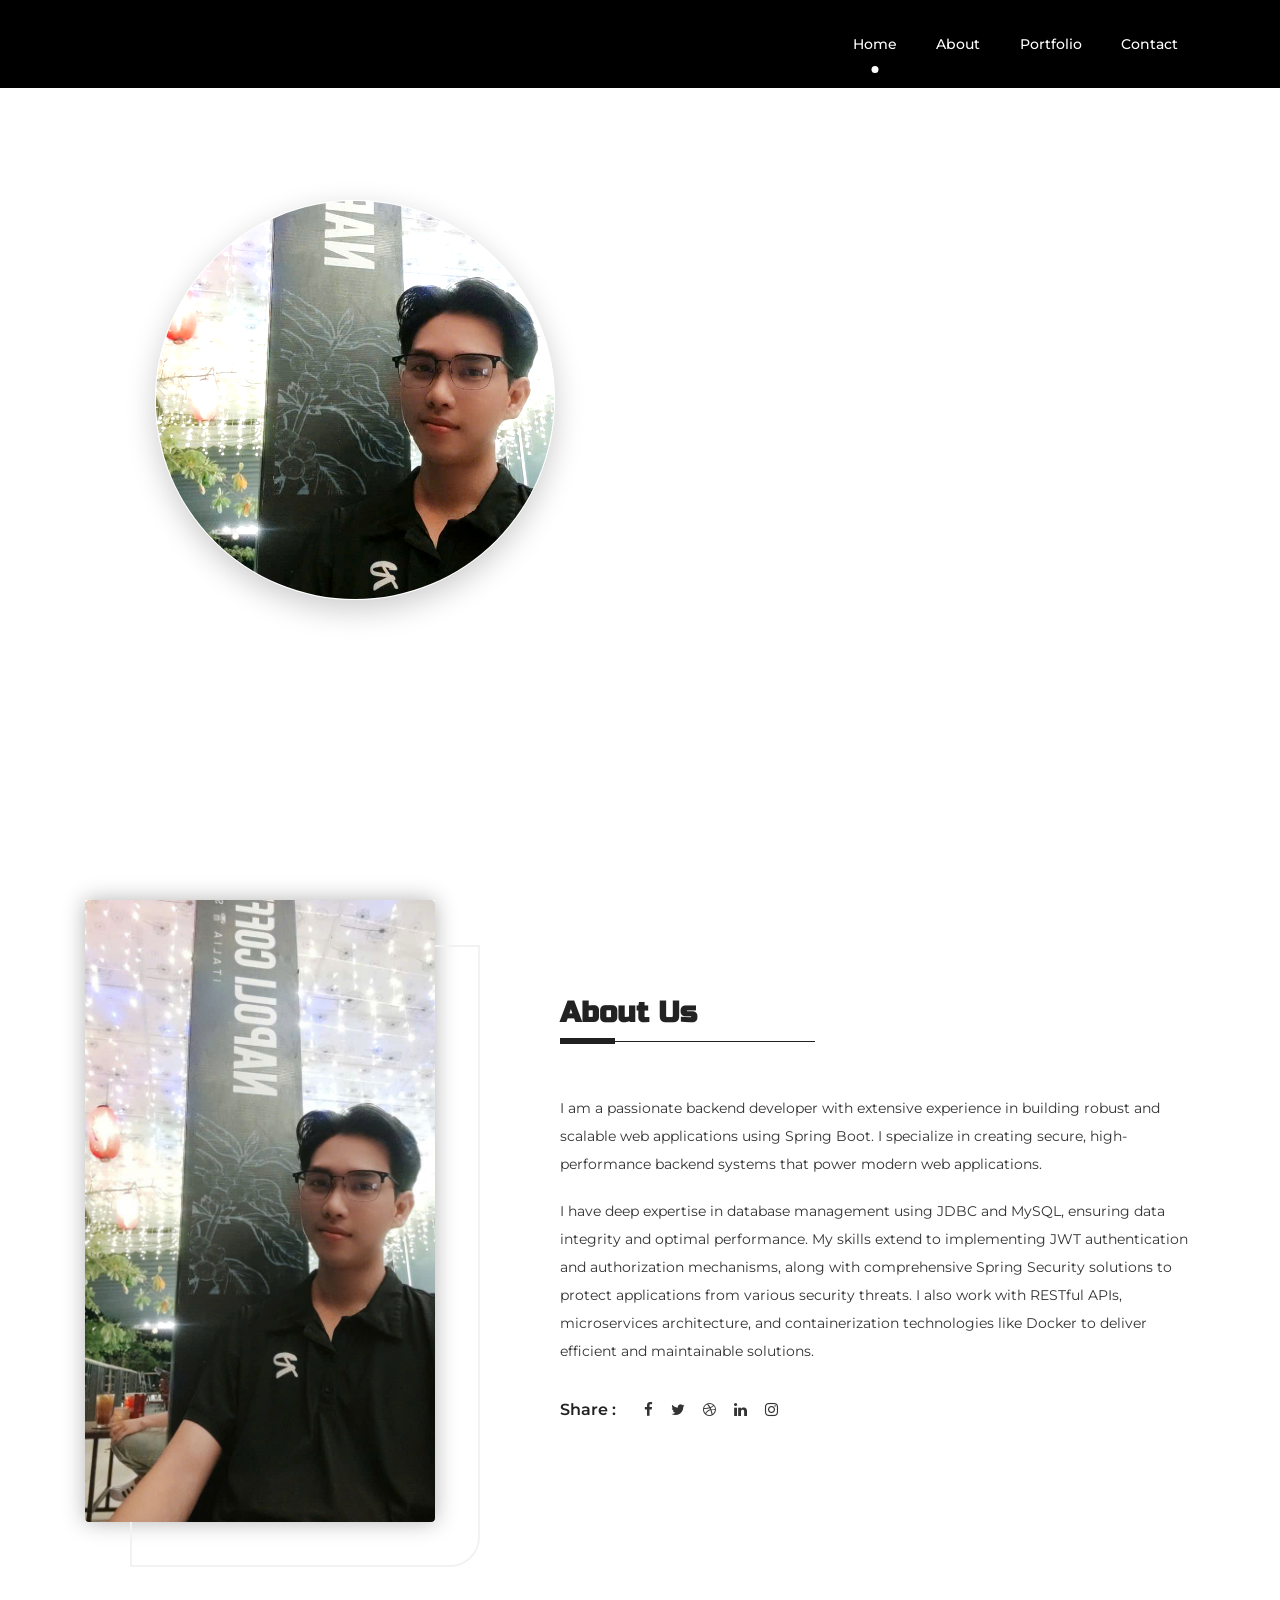
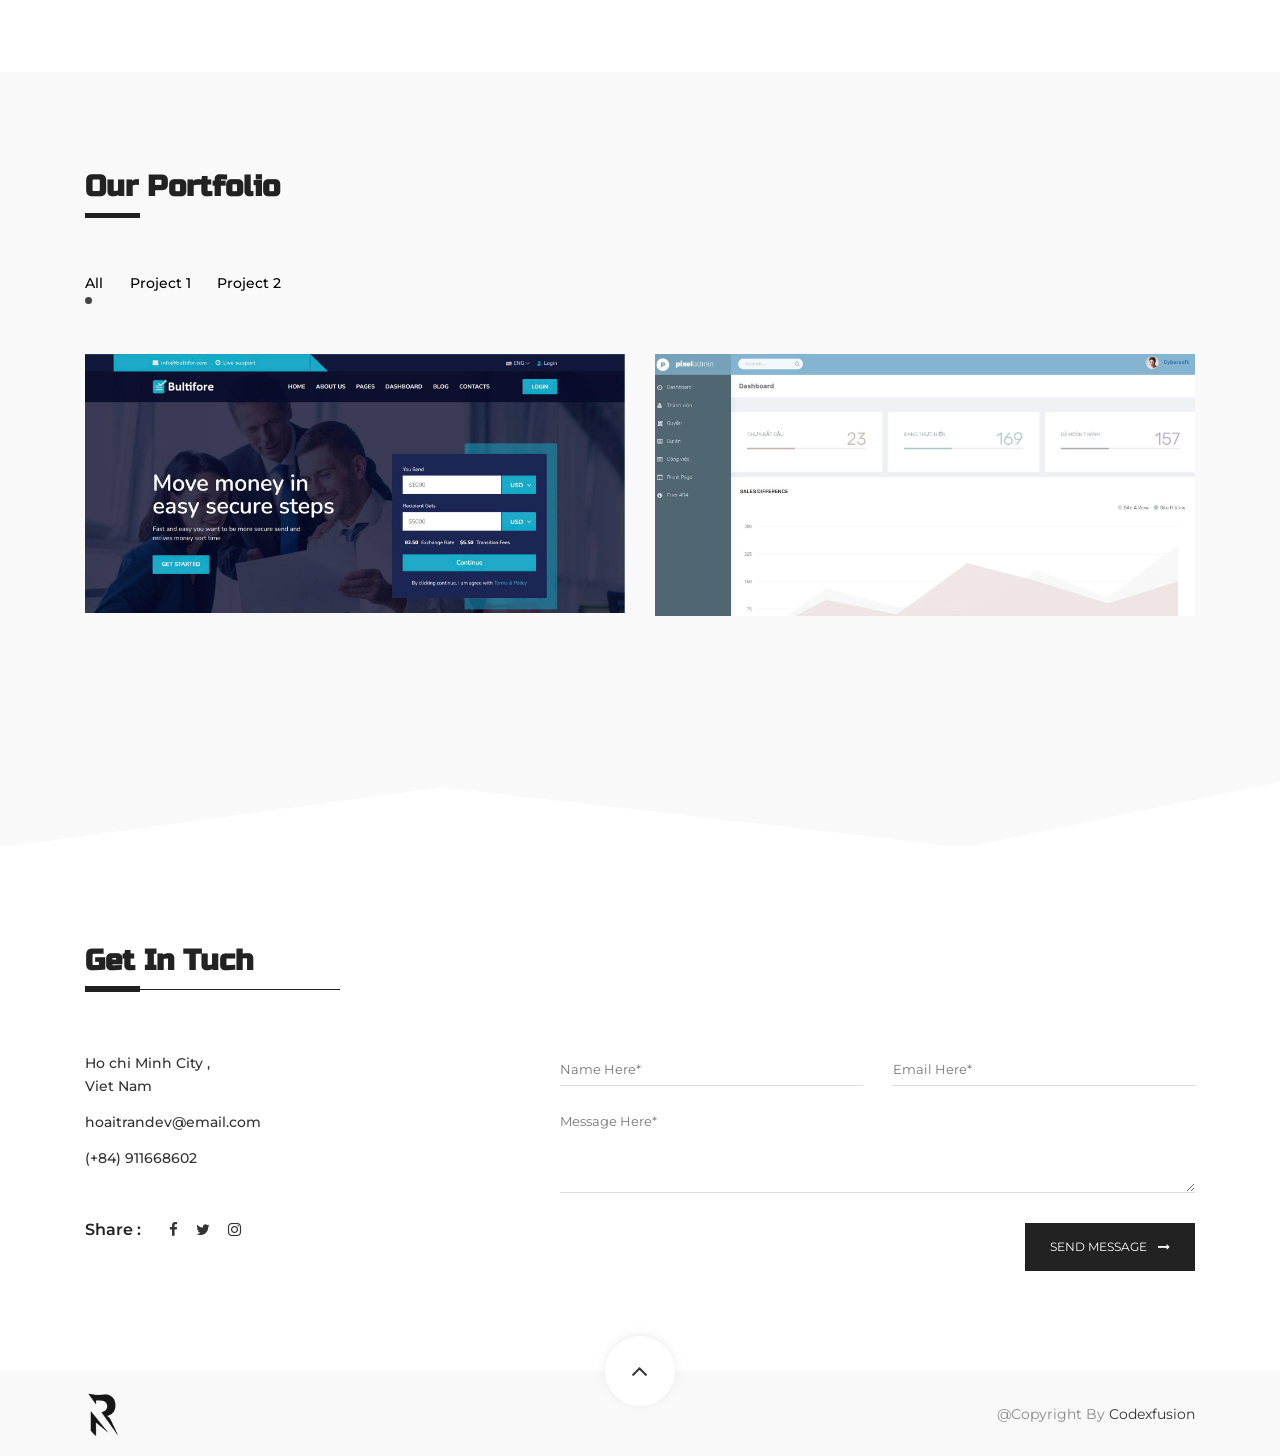
==== commit 760bfa32: "success" ====
--- a/rokstar.vercel.app/index.html
+++ b/rokstar.vercel.app/index.html
@@ -8,7 +8,7 @@
     <meta charset="utf-8">
     <meta http-equiv="x-ua-compatible" content="ie=edge">
     <meta name="viewport" content="width=device-width, initial-scale=1">
-    <title>Rokstar - Creative One Page Portfolio Html Template</title>
+    <title>Portfolio</title>
     <link rel="shortcut icon" type="image/png" href="assets/img/icon/favicon.ico" />
     <!-- all css here -->
     <link rel="stylesheet" href="assets/css/bootstrap.min.css" />
@@ -142,44 +142,6 @@
     </section>
     <!-- about area end -->
     <!-- service area start -->
-    <div class="service-area pb--200">
-        <div class="container">
-            <div class="row">
-                <div class="col-md-4">
-                    <div class="single-service txt2_is_show">
-                        <div class="icon"><span class="flaticon-web-design"></span></div>
-                        <div class="srvc-content">
-                            <h4>Web Design</h4>
-                            <p>I ought to just try that with my boss; I'd get kicked out on the spot. But who knows, maybe that would be the best</p>
-                        </div>
-                    </div>
-                </div>
-                <div class="col-md-4">
-                    <div class="single-service txt2_is_show">
-                        <div class="icon"><span class="flaticon-settings"></span></div>
-                        <div class="srvc-content">
-                            <h4>Illustrator</h4>
-                            <p>I ought to just try that with my boss; I'd get kicked out on the spot. But who knows, maybe that would be the best</p>
-                        </div>
-                    </div>
-                </div>
-                <div class="col-md-4">
-                    <div class="single-service txt2_is_show">
-                        <div class="icon"><span class="flaticon-adobe"></span></div>
-                        <div class="srvc-content">
-                            <h4>Branding Identity</h4>
-                            <p>I ought to just try that with my boss; I'd get kicked out on the spot. But who knows, maybe that would be the best</p>
-                        </div>
-                    </div>
-                </div>
-            </div>
-        </div>
-        <div class="white_svg svg_gray">
-            <svg x="0px" y="0px" viewBox="0 186.5 1920 113.5">
-                <polygon points="0,300 655.167,210.5 1432.5,300 1920,198.5 1920,300 " />
-            </svg>
-        </div>
-    </div>
     <!-- service area end -->
     <!-- portfolio area start -->
     <section class="fortfolio-area bg-gray pt--100 pb--200" id="portfolio">
@@ -189,42 +151,18 @@
             </div>
             <div class="fortfolio-filter">
                 <button class="active" data-filter="*">All</button>
-                <button data-filter=".web">Web Design</button>
-                <button data-filter=".design">Graphics Design</button>
-                <button data-filter=".marketing">Marketing</button>
+                <button data-filter=".project-1">Project 1</button>
+                <button data-filter=".project-2">Project 2</button>
             </div>
             <div class="portfolio-masonary row" id="container">
-                <div class="prt-grid marketing design col-md-4 col-sm-6">
+                <div class="prt-grid project-1 col-md-6 col-sm-6">
                     <div class="prt-item">
-                        <a class="expand-video" href="https://www.youtube.com/watch?v=eDiA1p5DlLg">
-                            <span class="flaticon-play-button"></span>
-                            <img src="assets/img/portfolio/img1.jpg" alt="image">
-                        </a>
-                    </div>
-                </div>
-                <div class="prt-grid marketing web col-md-4 col-sm-6">
+                        <a class="expand-img" href="assets/img/portfolio/img1.jpg"><img src="assets/img/portfolio/img1.jpg" alt="image"></a>
+                    </div>
+                </div>
+                <div class="prt-grid project-2 col-md-6 col-sm-6">
                     <div class="prt-item">
                         <a class="expand-img" href="assets/img/portfolio/img2.jpg"><img src="assets/img/portfolio/img2.jpg" alt="image"></a>
-                    </div>
-                </div>
-                <div class="prt-grid col-md-4 col-sm-6">
-                    <div class="prt-item">
-                        <a class="expand-img" href="assets/img/portfolio/img3.jpg"><img src="assets/img/portfolio/img3.jpg" alt="image"></a>
-                    </div>
-                </div>
-                <div class="prt-grid design marketing col-md-4 col-sm-6">
-                    <div class="prt-item">
-                        <a class="expand-img" href="assets/img/portfolio/img4.jpg"><img src="assets/img/portfolio/img4.jpg" alt="image"></a>
-                    </div>
-                </div>
-                <div class="prt-grid web design col-md-4 col-sm-6">
-                    <div class="prt-item">
-                        <a class="expand-img" href="assets/img/portfolio/img5.jpg"><img src="assets/img/portfolio/img5.jpg" alt="image"></a>
-                    </div>
-                </div>
-                <div class="prt-grid design marketing col-md-4 col-sm-6">
-                    <div class="prt-item">
-                        <a class="expand-img" href="assets/img/portfolio/img6.jpg"><img src="assets/img/portfolio/img6.jpg" alt="image"></a>
                     </div>
                 </div>
             </div>
@@ -252,10 +190,8 @@
                         </ul>
                         <div class="social-link">
                             <h5>Share :</h5>
-                            <a href="#"><i class="fa fa-facebook"></i></a>
+                            <a href="https://www.facebook.com/profile.php?id=100083756776745"><i class="fa fa-facebook"></i></a>
                             <a href="#"><i class="fa fa-twitter"></i></a>
-                            <a href="#"><i class="fa fa-dribbble"></i></a>
-                            <a href="#"><i class="fa fa-linkedin"></i></a>
                             <a href="#"><i class="fa fa-instagram"></i></a>
                         </div>
                     </div>
--- a/rokstar.vercel.app/assets/css/styles.css
+++ b/rokstar.vercel.app/assets/css/styles.css
@@ -709,3 +709,13 @@
 .go-to-top a:hover{
     box-shadow: 0px -4px 9.9px 0.1px rgba(186, 187, 188, 0.25);
 }
+
+/* Featured item scaling */
+.prt-grid.featured {
+    transform: scale(1.1);
+    z-index: 10;
+}
+.prt-grid.featured .prt-item a img {
+    width: 100%;
+    height: auto;
+}
